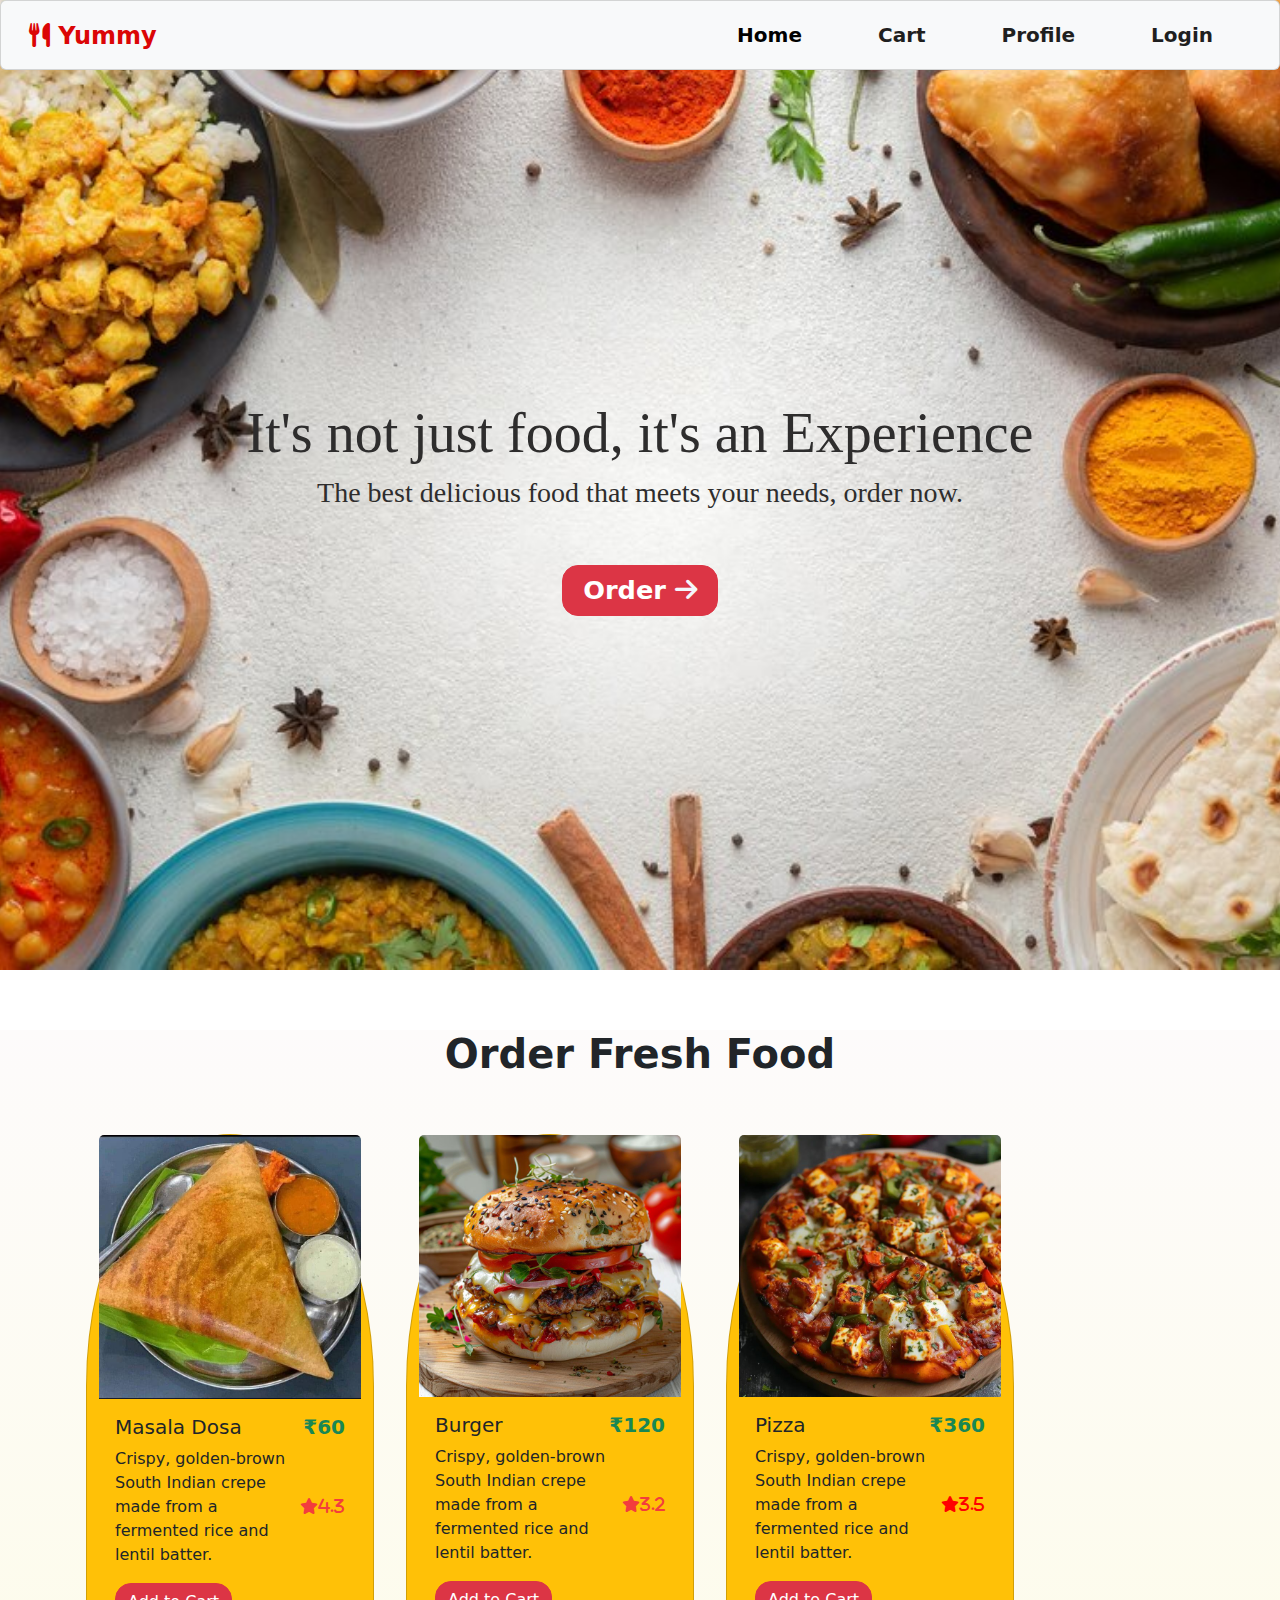
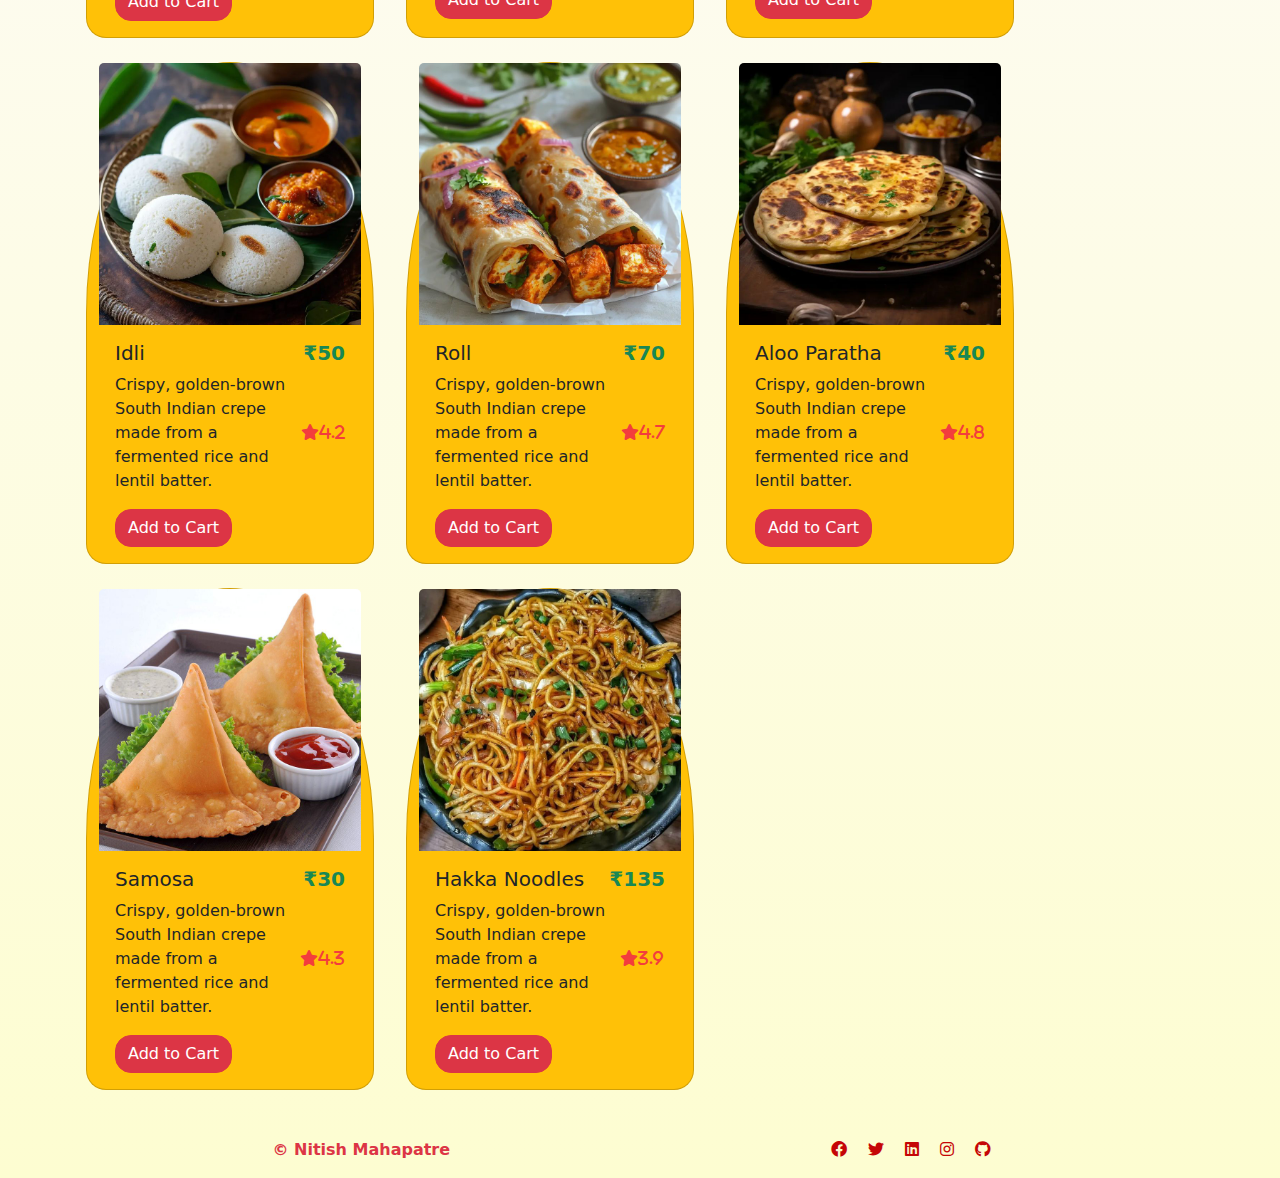
==== index.html @ 5a73e038 "commit 1" ====
<!doctype html>
<html lang="en">

<head>
    <meta charset="utf-8">
    <meta name="viewport" content="width=device-width, initial-scale=1">
    <title>Yummy</title>
    <link href="https://cdn.jsdelivr.net/npm/bootstrap@5.3.3/dist/css/bootstrap.min.css" rel="stylesheet"
        integrity="sha384-QWTKZyjpPEjISv5WaRU9OFeRpok6YctnYmDr5pNlyT2bRjXh0JMhjY6hW+ALEwIH" crossorigin="anonymous">
    <link href="https://cdnjs.cloudflare.com/ajax/libs/font-awesome/6.0.0-beta3/css/all.min.css" rel="stylesheet">
    <link href="yummy.css" rel="stylesheet">
</head>

<body>
    <div
        style="background-image: url(bg2.jpg);background-repeat: no-repeat; background-size:cover; background-position: center; margin-bottom: 60px;">
        <nav class="navbar navbar-expand-lg navbar-light navbar-toggler bg-light mx-10 p-3">
            <div class="container-fluid">
                <a class="navbar-brand" href="#"><i class="fas fa-utensils"></i> Yummy</a>
                <button class="navbar-toggler" type="button" data-bs-toggle="collapse" data-bs-target="#navbarNav"
                    aria-controls="navbarNav" aria-expanded="false" aria-label="Toggle navigation">
                    <span class="navbar-toggler-icon"></span>
                </button>

                <div class="collapse navbar-collapse" id="navbarNav">
                    <ul class="navbar-nav ms-auto">
                        <li class="nav-item">
                            <a class="nav-link active fw-bold" aria-current="page" href="#">Home</a>
                        </li>
                        <li class="nav-item">
                            <a class="nav-link fw-bold" href="#">Cart</a>
                        </li>
                        <li class="nav-item">
                            <a class="nav-link fw-bold" href="#">Profile</a>
                        </li>
                        <li class="nav-item">
                            <a class="nav-link fw-bold" href="login.html" target="_self">Login</a>
                        </li>
                    </ul>
                </div>
            </div>
        </nav>

        <div class="container d-flex flex-column align-items-center justify-content-center vh-100">
            <div class="text-center" style="font-family: cursive; font-size: large; color: rgb(46, 45, 45)">
                <h1 class="display-4">It's not just food, it's an Experience</h1>
                <p class="h3">The best delicious food that meets your needs, order now.</p>
            </div>
            <div class="p-4 mt-4">
                <a class="btn btn-danger rounded-4 fw-bold" style="font-size: 1.6rem; padding: 5px 20px;">Order <i
                        class="fa-solid fa-arrow-right" style="color: #f4f6fb;"></i></a>
            </div>
        </div>
    </div>


    <!-- Item Cards -->
    <div id="grad1">
        <div class="container d-flex flex-column align-items-center justify-content-center mb-5">
            <h1 class="text-center fw-bold">Order Fresh Food</h1>
        </div>
        <div class="container grid align-items-center justify-content-start">
            <div class="row row-cols-4">
                <div class="card mb-4 mx-3 rounded-top-circle bg-warning" style="width: 18rem;border-bottom-left-radius: 20px;border-bottom-right-radius: 20px; border-bottom-left-radius: 20px;border-bottom-right-radius: 20px;">
                    <img src="masala_dosa.jpeg" class="card-img-top" alt="...">
                    <div class="card-body">
                        <h5 class="card-title d-flex justify-content-between align-items-center">
                            Masala Dosa
                            <span class="text-success fw-bold">&#8377;60</span>
                        </h5>
                        <p class="card-text d-flex justify-content-between align-items-center">
                            Crispy, golden-brown South Indian crepe made from a fermented rice and lentil batter.
                            <span class="text-danger">
                                <i class='fas fa-star' style='color: rgb(243, 61, 61)'>4.3</i>
                            </span>
                        </p>

                        <a href="#" class="btn btn-primary bg-danger rounded-4 border-danger">Add to Cart</a>
                    </div>
                </div>

                <div class="card mb-4 mx-3 rounded-top-circle bg-warning" style="width: 18rem;border-bottom-left-radius: 20px;border-bottom-right-radius: 20px;">
                    <img src="burger.jpeg" class="card-img-top" alt="...">
                    <div class="card-body">
                        <h5 class="card-title d-flex justify-content-between align-items-center">
                            Burger
                            <span class="text-success fw-bold">&#8377;120</span>
                        </h5>
                        <p class="card-text d-flex justify-content-between align-items-center">
                            Crispy, golden-brown South Indian crepe made from a fermented rice and lentil batter.
                            <span class="text-danger">
                                <i class='fas fa-star' style='color: rgb(243, 61, 61)'>3.2</i>
                            </span>
                        </p>

                        <a href="#" class="btn btn-primary bg-danger rounded-4 border-danger">Add to Cart</a>
                    </div>
                </div>

                <div class="card mb-4 mx-3 rounded-top-circle bg-warning" style="width: 18rem;border-bottom-left-radius: 20px;border-bottom-right-radius: 20px;">
                    <img src="pizza.jpeg" class="card-img-top" alt="...">
                    <div class="card-body">
                        <h5 class="card-title d-flex justify-content-between align-items-center">
                            Pizza
                            <span class="text-success fw-bold">&#8377;360</span>
                        </h5>
                        <p class="card-text d-flex justify-content-between align-items-center">
                            Crispy, golden-brown South Indian crepe made from a fermented rice and lentil batter.
                            <span class="text-danger">
                                <i class='fas fa-star' style='color: red'>3.5</i>
                            </span>
                        </p>

                        <a href="#" class="btn btn-primary bg-danger rounded-4 border-danger">Add to Cart</a>
                    </div>
                </div>

                <div class="card mb-4 mx-3 rounded-top-circle bg-warning" style="width: 18rem;border-bottom-left-radius: 20px;border-bottom-right-radius: 20px; ">
                    <img src="idli.jpeg" class="card-img-top" alt="...">
                    <div class="card-body">
                        <h5 class="card-title d-flex justify-content-between align-items-center">
                            Idli
                            <span class="text-success fw-bold">&#8377;50</span>
                        </h5>
                        <p class="card-text d-flex justify-content-between align-items-center">
                            Crispy, golden-brown South Indian crepe made from a fermented rice and lentil batter.
                            <span class="text-danger">
                                <i class='fas fa-star' style='color: rgb(243, 61, 61)'>4.2</i>
                            </span>
                        </p>

                        <a href="#" class="btn btn-primary bg-danger rounded-4 border-danger">Add to Cart</a>
                    </div>
                </div>

                <div class="card mb-4 mx-3 rounded-top-circle bg-warning" style="width: 18rem;border-bottom-left-radius: 20px;border-bottom-right-radius: 20px;">
                    <img src="roll.jpeg" class="card-img-top" alt="...">
                    <div class="card-body">
                        <h5 class="card-title d-flex justify-content-between align-items-center">
                            Roll
                            <span class="text-success fw-bold">&#8377;70</span>
                        </h5>
                        <p class="card-text d-flex justify-content-between align-items-center">
                            Crispy, golden-brown South Indian crepe made from a fermented rice and lentil batter.
                            <span class="text-danger">
                                <i class='fas fa-star' style='color: rgb(243, 61, 61)'>4.7</i>
                            </span>
                        </p>

                        <a href="#" class="btn btn-primary bg-danger rounded-4 border-danger">Add to Cart</a>
                    </div>
                </div>

                <div class="card mb-4 mx-3 rounded-top-circle bg-warning" style="width: 18rem;border-bottom-left-radius: 20px;border-bottom-right-radius: 20px;">
                    <img src="paratha.jpeg" class="card-img-top" alt="...">
                    <div class="card-body">
                        <h5 class="card-title d-flex justify-content-between align-items-center">
                            Aloo Paratha
                            <span class="text-success fw-bold">&#8377;40</span>
                        </h5>
                        <p class="card-text d-flex justify-content-between align-items-center">
                            Crispy, golden-brown South Indian crepe made from a fermented rice and lentil batter.
                            <span class="text-danger">
                                <i class='fas fa-star' style='color: rgb(243, 61, 61)'>4.8</i>
                            </span>
                        </p>

                        <a href="#" class="btn btn-primary bg-danger rounded-4 border-danger">Add to Cart</a>
                    </div>
                </div>

                <div class="card mb-4 mx-3 rounded-top-circle bg-warning" style="width: 18rem;border-bottom-left-radius: 20px;border-bottom-right-radius: 20px;">
                    <img src="samosa.jpeg" class="card-img-top" alt="...">
                    <div class="card-body">
                        <h5 class="card-title d-flex justify-content-between align-items-center">
                            Samosa
                            <span class="text-success fw-bold">&#8377;30</span>
                        </h5>
                        <p class="card-text d-flex justify-content-between align-items-center">
                            Crispy, golden-brown South Indian crepe made from a fermented rice and lentil batter.
                            <span class="text-danger">
                                <i class='fas fa-star' style='color: rgb(243, 61, 61)'>4.3</i>
                            </span>
                        </p>

                        <a href="#" class="btn btn-primary bg-danger rounded-4 border-danger">Add to Cart</a>
                    </div>
                </div>

                <div class="card mb-4 mx-3 rounded-top-circle bg-warning" style="width: 18rem;border-bottom-left-radius: 20px;border-bottom-right-radius: 20px;">
                    <img src="noodle.jpeg" class="card-img-top" alt="...">
                    <div class="card-body">
                        <h5 class="card-title d-flex justify-content-between align-items-center">
                            Hakka Noodles
                            <span class="text-success fw-bold">&#8377;135</span>
                        </h5>
                        <p class="card-text d-flex justify-content-between align-items-center">
                            Crispy, golden-brown South Indian crepe made from a fermented rice and lentil batter.
                            <span class="text-danger">
                                <i class='fas fa-star' style='color: rgb(243, 61, 61)'>3.9</i>
                            </span>
                        </p>

                        <a href="#" class="btn btn-primary bg-danger rounded-4 border-danger">Add to Cart</a>
                    </div>
                </div>
            </div>
        </div>

        <footer>
            <div class="container d-flex justify-content-around w-100 pl-4 pt-4">
                <div>
                    <p class="fw-bold text-danger">&copy; Nitish Mahapatre</p>
                </div>

                <div">
                    <!-- <p class="text-center fw-bold text-danger">Contact us:</p> -->
                    <a href="https://facebook.com" target="_blank" class="me-3"><i class="fab fa-facebook"
                            style="color: rgb(197, 6, 6);"></i></a>
                    <a href="https://twitter.com" target="_blank" class="me-3"><i class="fab fa-twitter"
                            style="color: rgb(197, 6, 6);"></i></a>
                    <a href="https://linkedin.com" target="_blank" class="me-3"><i class="fab fa-linkedin"
                            style="color: rgb(197, 6, 6);"></i></a>
                    <a href="https://instagram.com" target="_blank" class="me-3"><i class="fab fa-instagram"
                            style="color: rgb(197, 6, 6);"></i></a>
                    <a href="https://github.com" target="_blank" class="me-3"><i class="fab fa-github "
                            style="color: rgb(197, 6, 6);"></i></a>
                </div>
            </div>
        </footer>
    </div>
</body>

</html>
---- yummy.css ----
.navbar-brand {
    float: left;
    color: #db0606;
    font-size: 24px;
    font-weight: bold;
    text-decoration: none;
    margin-right: 30px;
}

.mynav {
    padding: 20px 60px 20px 30px;
    margin-left: 50px;
    margin-right: 50px;
}

.nav-link,
.nav-item {
    color: rgb(31, 31, 31);
    padding-left: 30px;
    padding-right: 30px;
}

.nav-link:hover {
    color: red;
}

#grad1 {
    height: 100%;
    background-color: rgb(255, 255, 255);
    /* For browsers that do not support gradients */
    background-image: linear-gradient(to bottom, rgb(253, 251, 251), rgb(253, 253, 209));
}

.footer a {
    color: white;
    margin: 0 10px;
    font-size: 1.2rem;
}

.footer a:hover {
    color: #ddd;
    text-decoration: none;
}
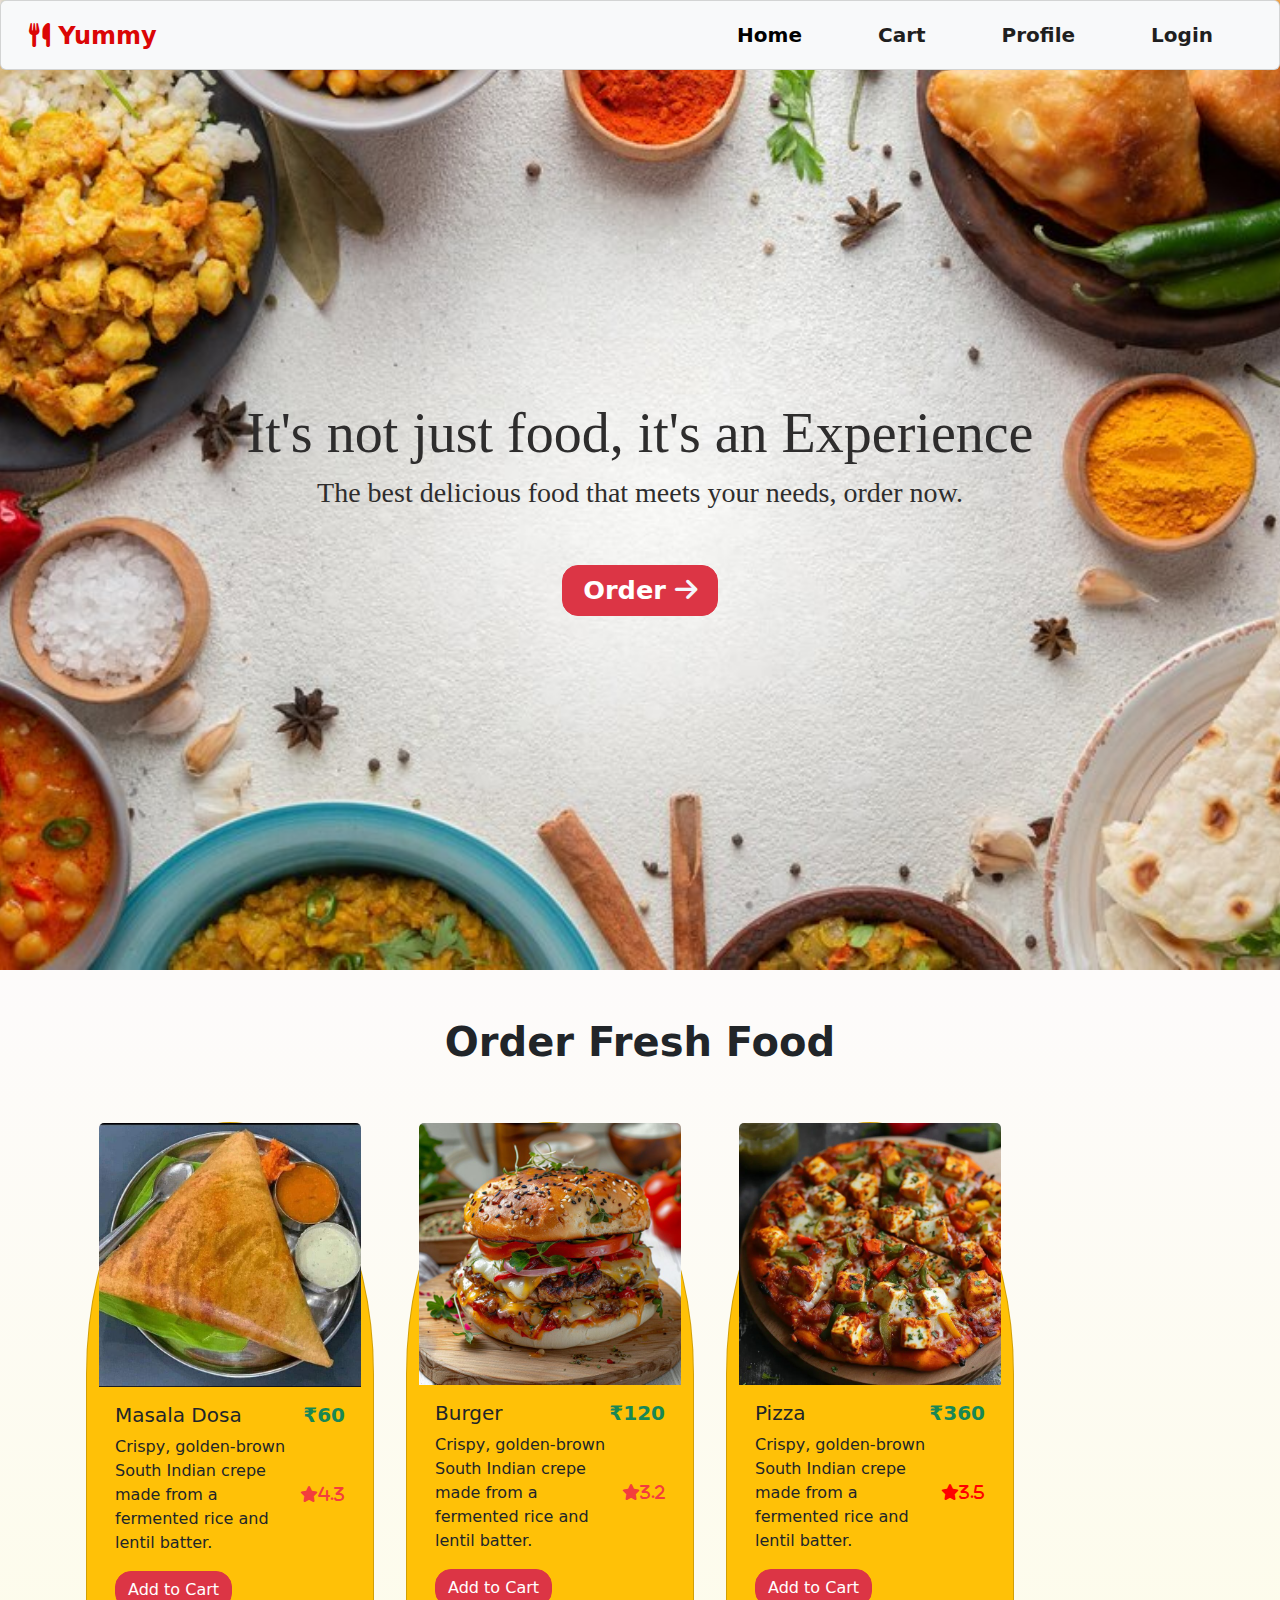
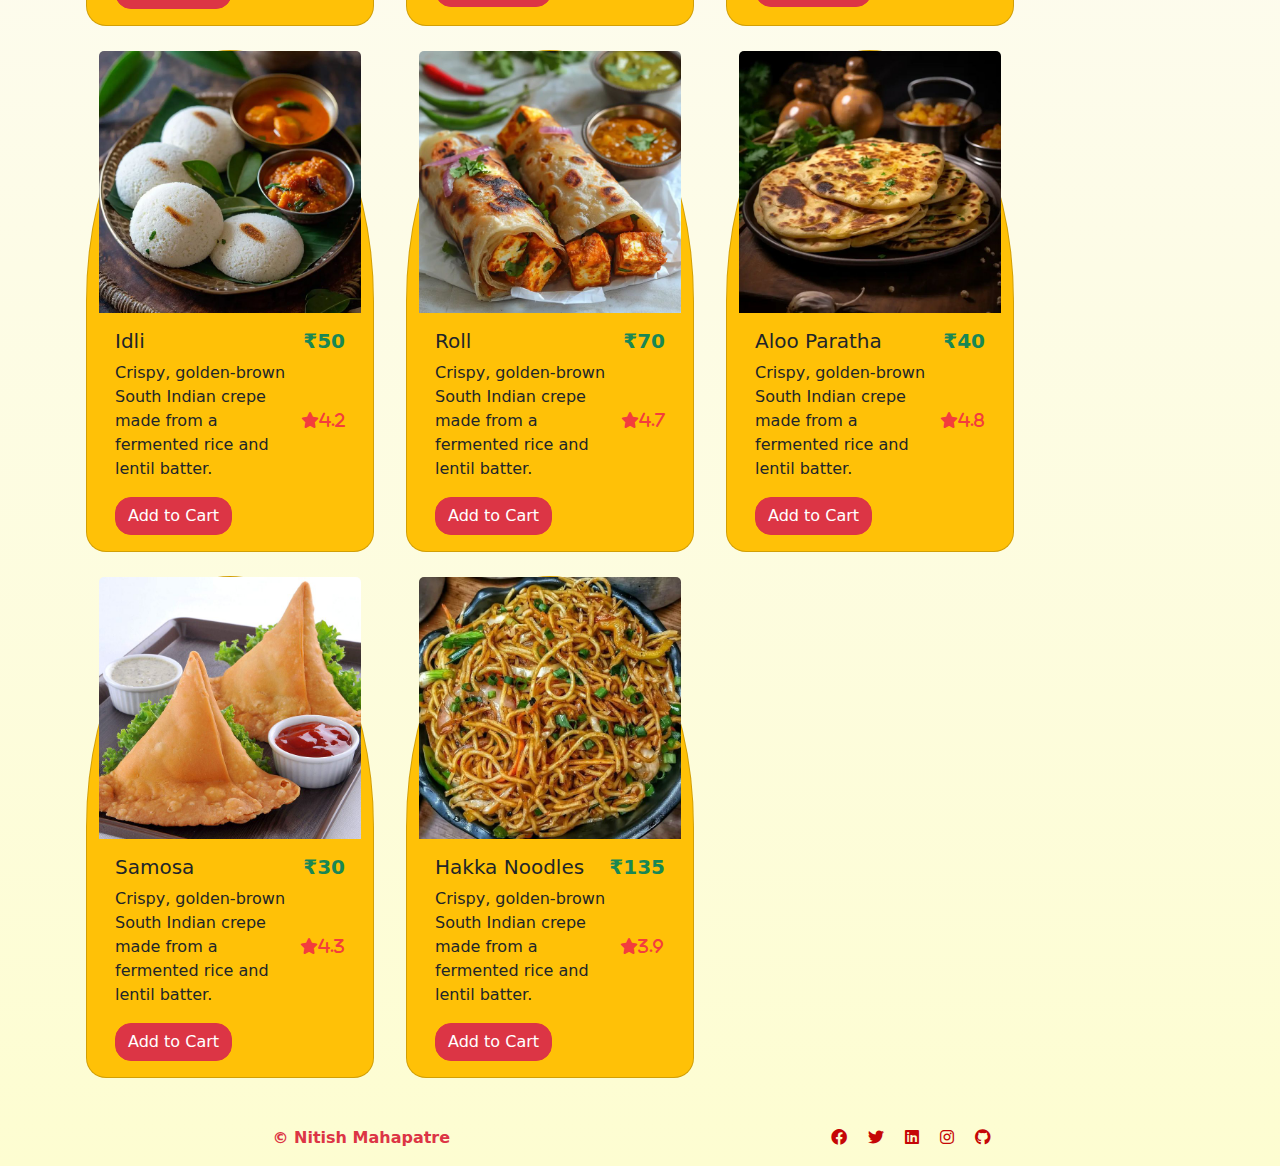
==== commit ff2e0363: "commit 2" ====
--- a/index.html
+++ b/index.html
@@ -13,7 +13,7 @@
 
 <body>
     <div
-        style="background-image: url(bg2.jpg);background-repeat: no-repeat; background-size:cover; background-position: center; margin-bottom: 60px;">
+        style="background-image: url(bg2.jpg);background-repeat: no-repeat; background-size:cover; background-position: center;">
         <nav class="navbar navbar-expand-lg navbar-light navbar-toggler bg-light mx-10 p-3">
             <div class="container-fluid">
                 <a class="navbar-brand" href="#"><i class="fas fa-utensils"></i> Yummy</a>
@@ -57,7 +57,7 @@
     <!-- Item Cards -->
     <div id="grad1">
         <div class="container d-flex flex-column align-items-center justify-content-center mb-5">
-            <h1 class="text-center fw-bold">Order Fresh Food</h1>
+            <h1 class="text-center fw-bold mt-5">Order Fresh Food</h1>
         </div>
         <div class="container grid align-items-center justify-content-start">
             <div class="row row-cols-4">
